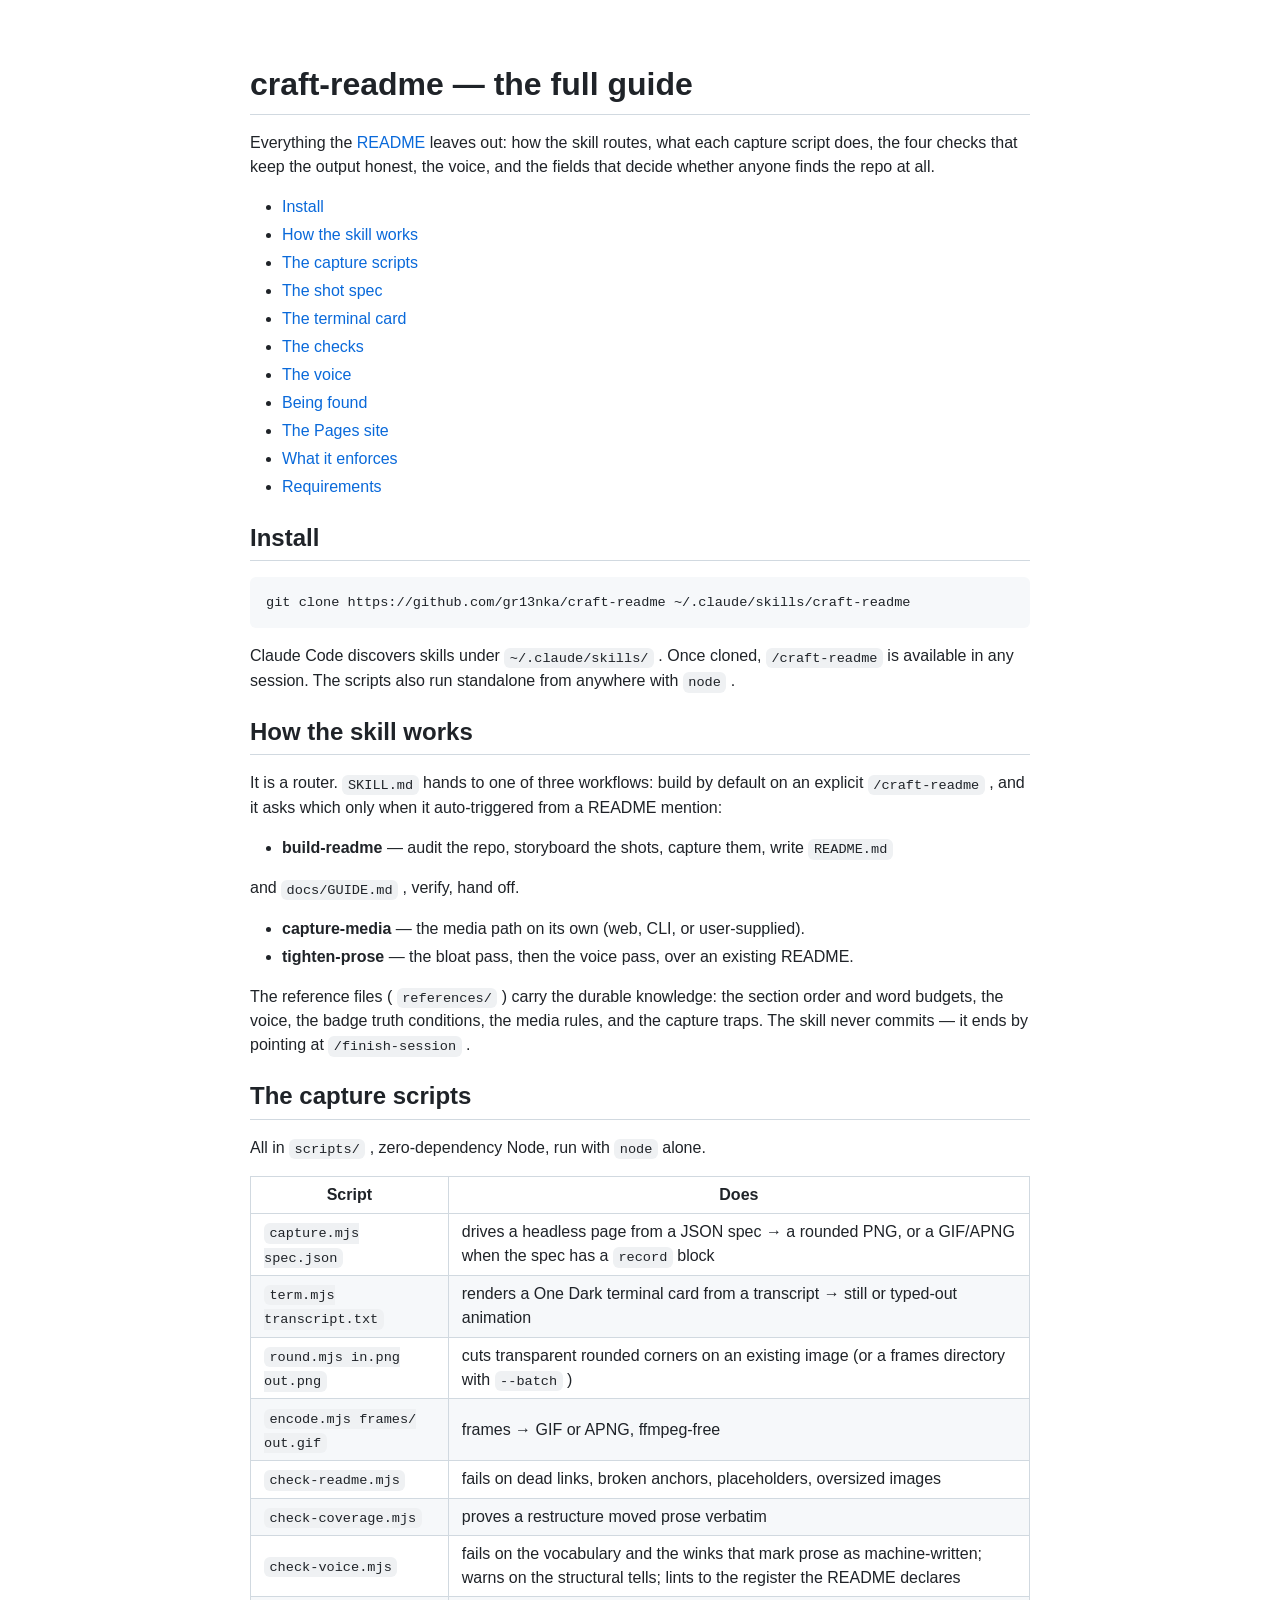
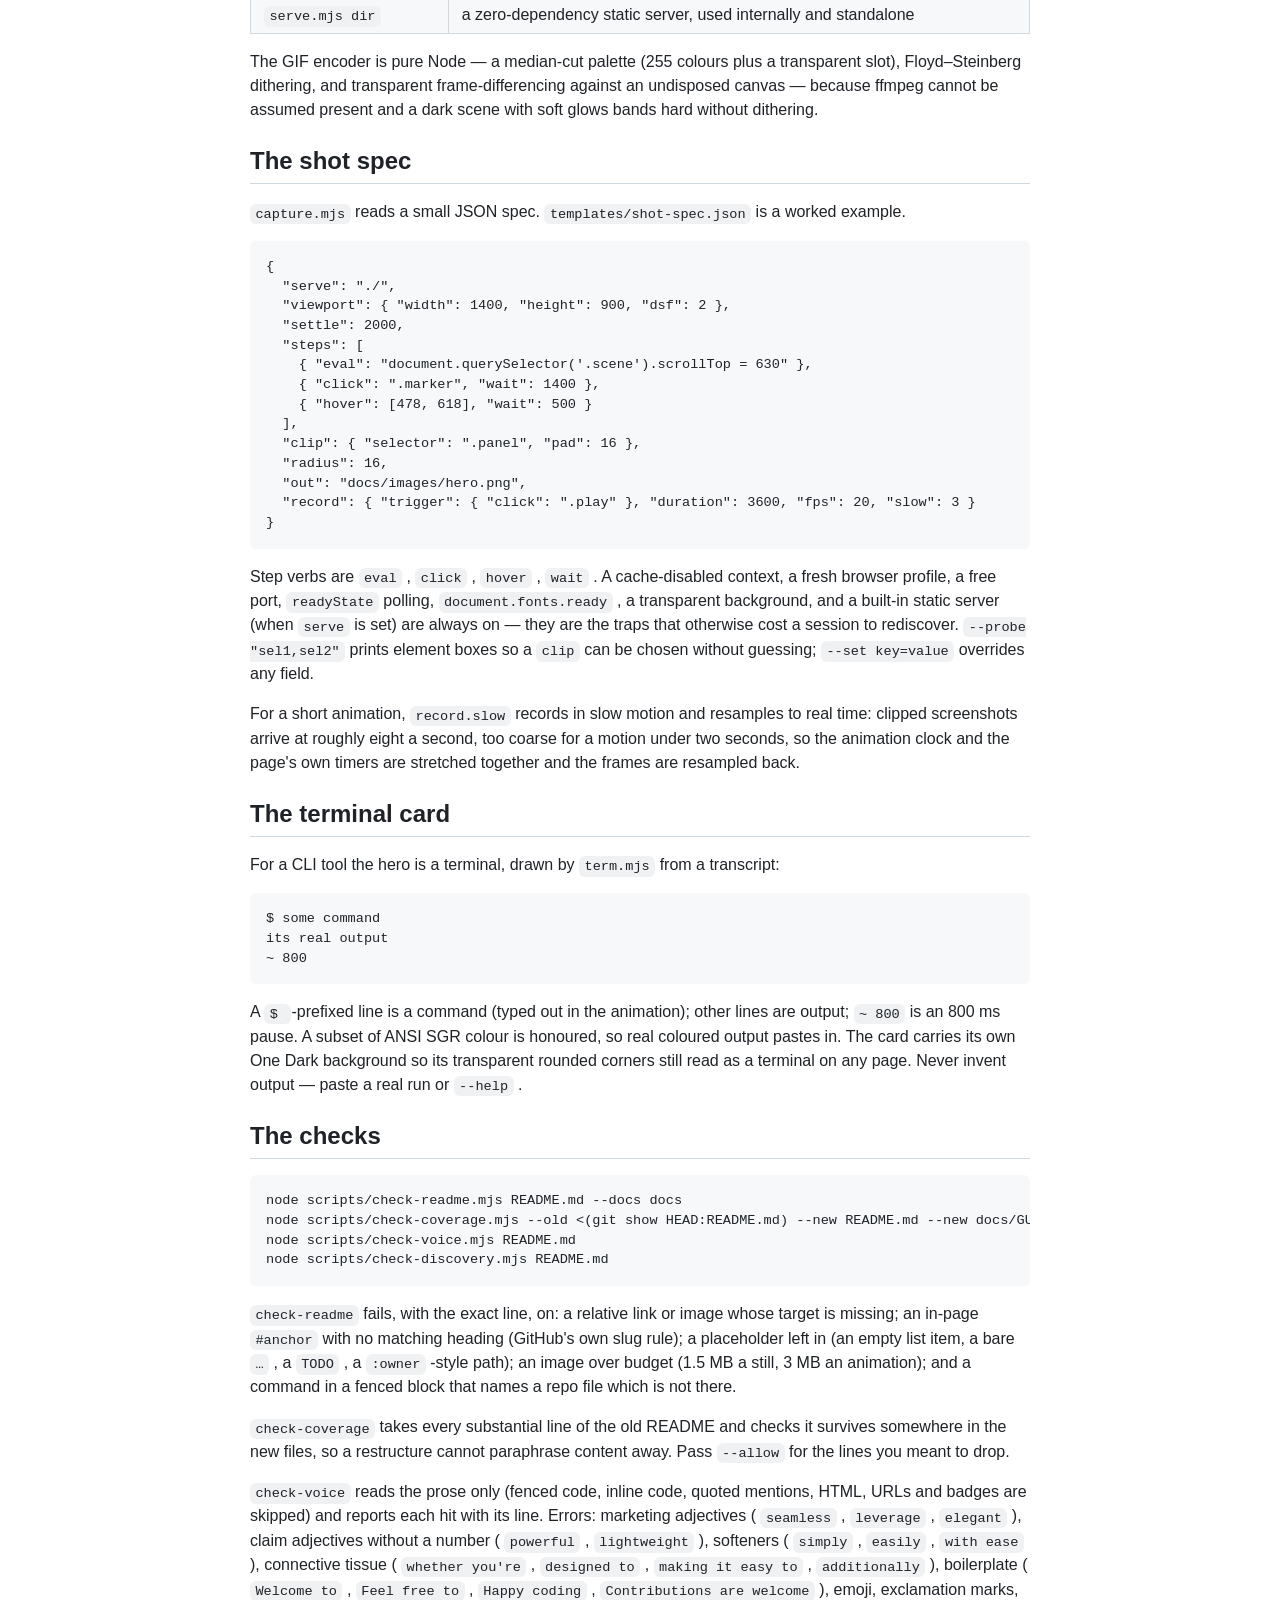
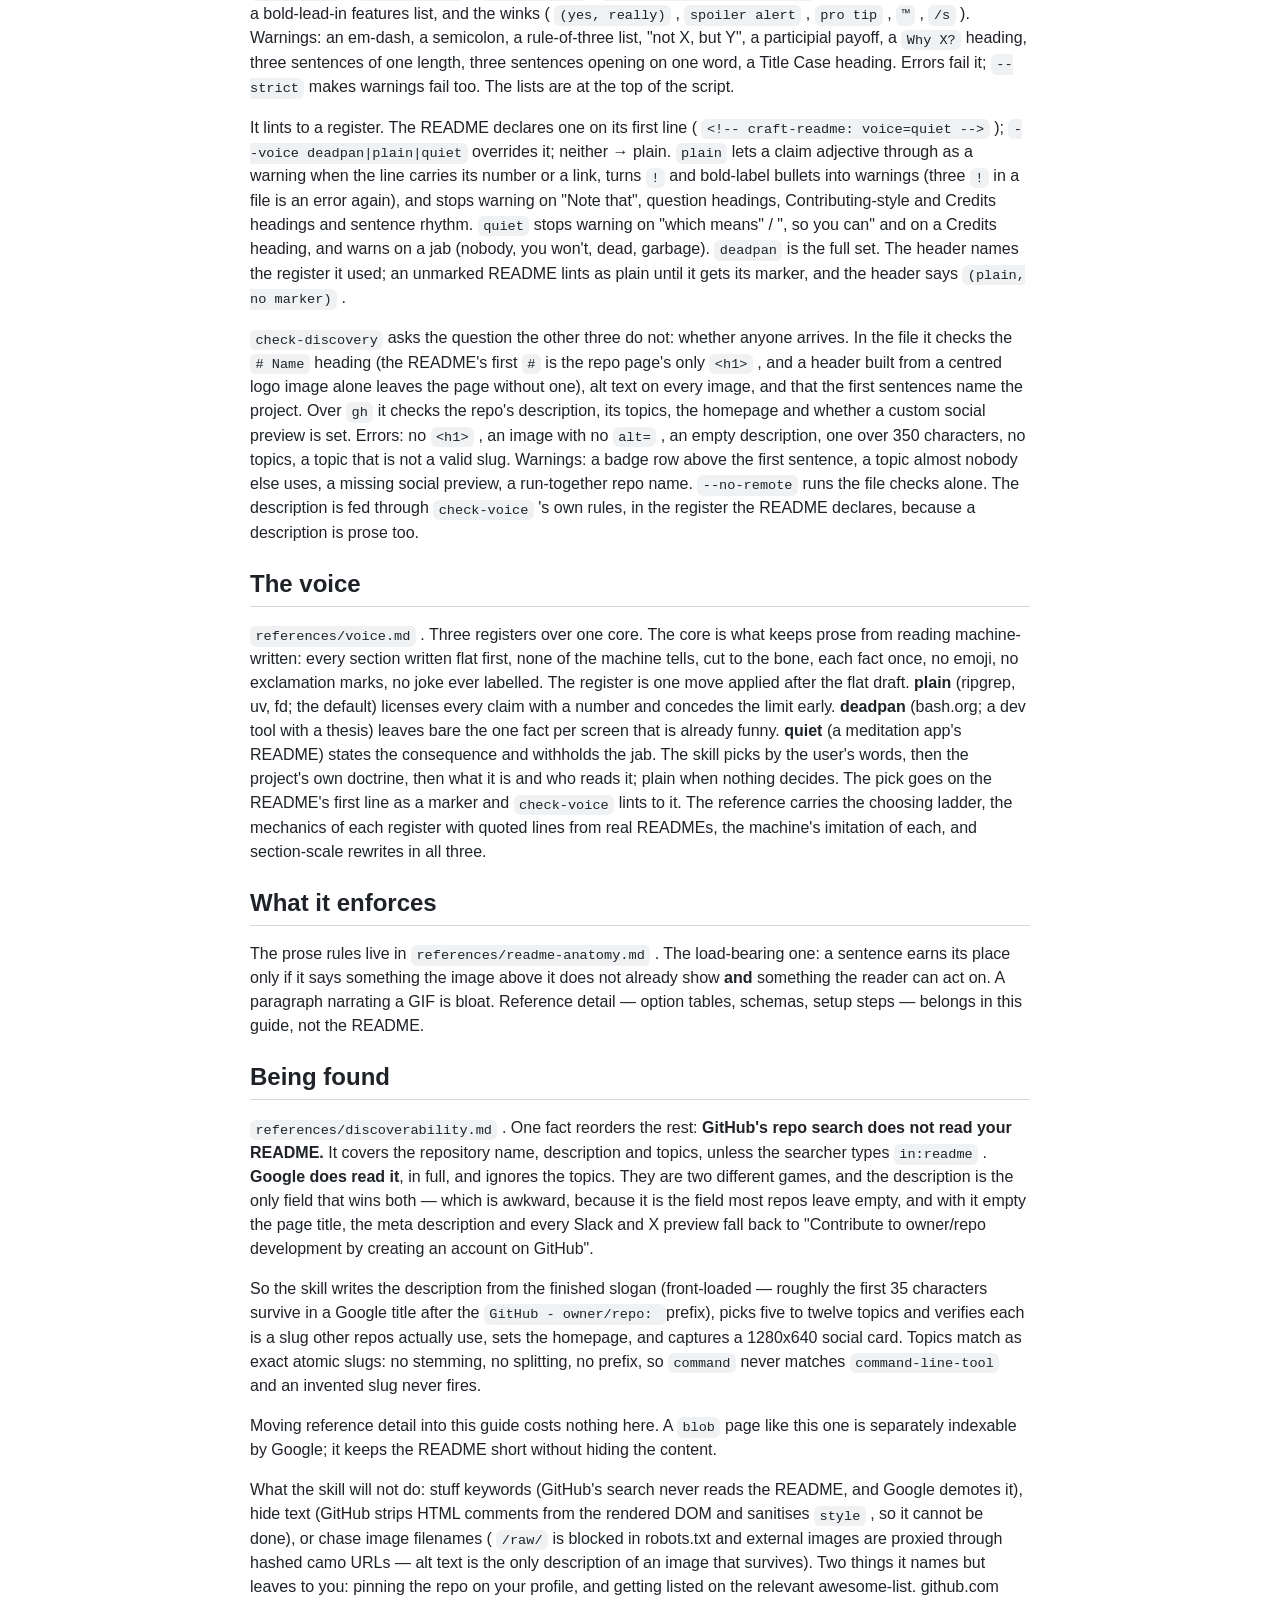
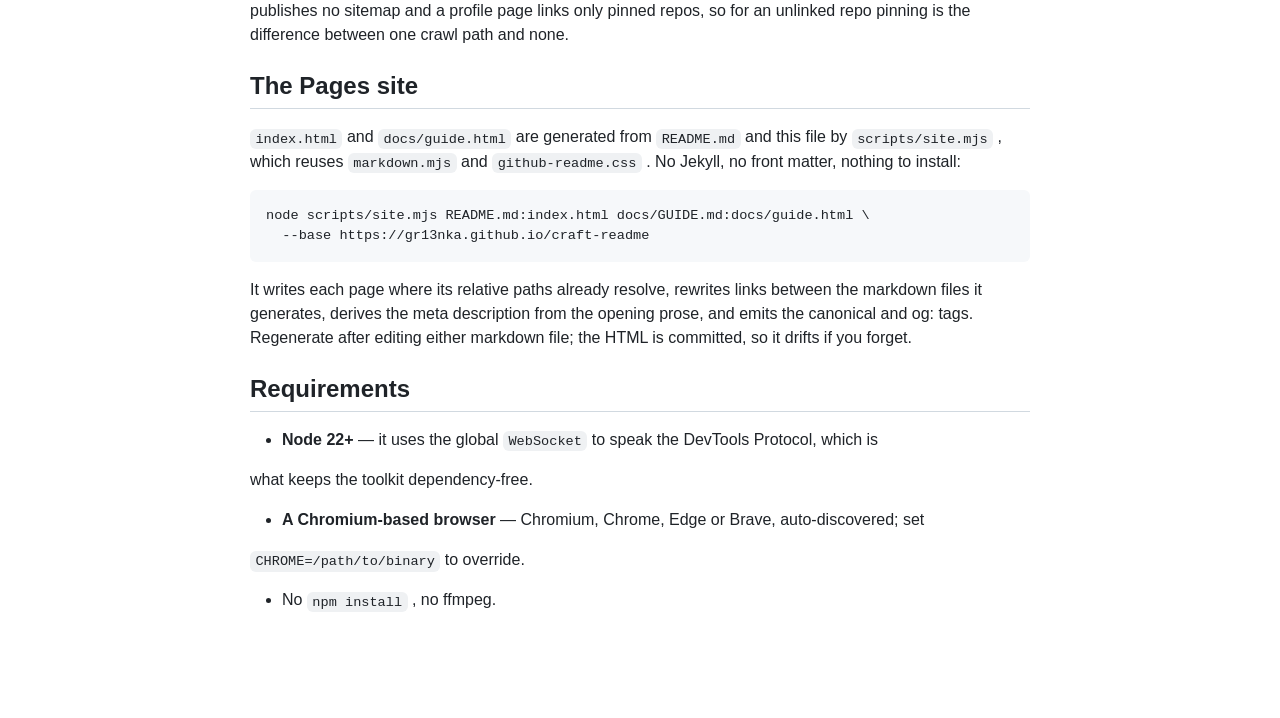
==== docs/guide.html @ 43f85c06 "Generate a Pages site from the repo's own renderer A docs page tends to outrank the repo page it doc" ====
<!doctype html>
<html lang="en">
<meta charset="utf-8">
<meta name="viewport" content="width=device-width, initial-scale=1">
<title>craft-readme — the full guide</title>
<meta name="description" content="craft-readme — the full guide Everything the README leaves out: how the skill routes, what each capture script does, the four checks that keep the output honest, the voice, and the fields that decide whether anyone finds the repo at all.">
<link rel="canonical" href="https://gr13nka.github.io/craft-readme/docs/guide.html">
<meta property="og:type" content="website">
<meta property="og:title" content="craft-readme — the full guide">
<meta property="og:description" content="craft-readme — the full guide Everything the README leaves out: how the skill routes, what each capture script does, the four checks that keep the output honest, the voice, and the fields that decide whether anyone finds the repo at all.">
<meta property="og:url" content="https://gr13nka.github.io/craft-readme/docs/guide.html">
<meta property="og:image" content="https://gr13nka.github.io/craft-readme/docs/images/og.png">
<meta name="twitter:card" content="summary_large_image">
<meta name="twitter:image" content="https://gr13nka.github.io/craft-readme/docs/images/og.png">
<style>
  html { background: #fff; color-scheme: light; }
  body { margin: 0; padding: 32px 20px 96px; }
  .markdown-body { max-width: 860px; margin: 0 auto; }
  .markdown-body img { max-width: 100%; height: auto; }
  @media (max-width: 600px) { body { padding: 20px 14px 64px; } }
/* A faithful-enough GitHub .markdown-body (light), so a rendered README reads
   as the real thing in a screenshot. Values track GitHub's primer-markdown. */
.markdown-body {
  box-sizing: border-box;
  background: #ffffff;
  color: #1f2328;
  font-family: -apple-system, BlinkMacSystemFont, "Segoe UI", "Noto Sans", Helvetica, Arial, sans-serif;
  font-size: 16px;
  line-height: 1.5;
  word-wrap: break-word;
  padding: 32px 40px;
}
.markdown-body > *:first-child { margin-top: 0 !important; }
.markdown-body > *:last-child { margin-bottom: 0 !important; }
.markdown-body h1, .markdown-body h2, .markdown-body h3,
.markdown-body h4, .markdown-body h5, .markdown-body h6 {
  margin: 24px 0 16px; font-weight: 600; line-height: 1.25;
}
.markdown-body h1 { font-size: 2em; padding-bottom: .3em; border-bottom: 1px solid #d1d9e0; }
.markdown-body h2 { font-size: 1.5em; padding-bottom: .3em; border-bottom: 1px solid #d1d9e0; }
.markdown-body h3 { font-size: 1.25em; }
.markdown-body h4 { font-size: 1em; }
.markdown-body p, .markdown-body blockquote, .markdown-body ul,
.markdown-body ol, .markdown-body table, .markdown-body pre { margin: 0 0 16px; }
.markdown-body a { color: #0969da; text-decoration: none; }
.markdown-body a:hover { text-decoration: underline; }
.markdown-body strong { font-weight: 600; }
.markdown-body img { max-width: 100%; box-sizing: content-box; vertical-align: middle; }
.markdown-body code {
  font-family: ui-monospace, SFMono-Regular, "SF Mono", Menlo, Consolas, monospace;
  font-size: 85%; padding: .2em .4em; margin: 0;
  background: #eff1f3; border-radius: 6px;
}
.markdown-body pre {
  font-family: ui-monospace, SFMono-Regular, "SF Mono", Menlo, Consolas, monospace;
  font-size: 85%; line-height: 1.45;
  padding: 16px; overflow: auto; background: #f6f8fa; border-radius: 6px;
}
.markdown-body pre code { padding: 0; background: transparent; font-size: 100%; }
.markdown-body blockquote {
  padding: 0 1em; color: #59636e; border-left: .25em solid #d1d9e0;
}
.markdown-body ul, .markdown-body ol { padding-left: 2em; }
.markdown-body li { margin: .25em 0; }
.markdown-body li > ul, .markdown-body li > ol { margin: .25em 0; }
.markdown-body table { border-collapse: collapse; display: block; width: max-content; max-width: 100%; overflow: auto; }
.markdown-body th, .markdown-body td { padding: 6px 13px; border: 1px solid #d1d9e0; }
.markdown-body tr:nth-child(2n) { background: #f6f8fa; }
.markdown-body hr { height: .25em; margin: 24px 0; background: #d1d9e0; border: 0; }
.markdown-body div[align="center"] { text-align: center; }
.markdown-body div[align="center"] h1 { border-bottom: 0; }

</style>
<article class="markdown-body"><h1>craft-readme — the full guide</h1>
<p>Everything the <a href="../index.html">README</a> leaves out: how the skill routes, what each capture script does, the four checks that keep the output honest, the voice, and the fields that decide whether anyone finds the repo at all.</p>
<ul><li><a href="#install">Install</a></li><li><a href="#how-the-skill-works">How the skill works</a></li><li><a href="#the-capture-scripts">The capture scripts</a></li><li><a href="#the-shot-spec">The shot spec</a></li><li><a href="#the-terminal-card">The terminal card</a></li><li><a href="#the-checks">The checks</a></li><li><a href="#the-voice">The voice</a></li><li><a href="#being-found">Being found</a></li><li><a href="#the-pages-site">The Pages site</a></li><li><a href="#what-it-enforces">What it enforces</a></li><li><a href="#requirements">Requirements</a></li></ul>
<h2>Install</h2>
<pre><code>git clone https://github.com/gr13nka/craft-readme ~/.claude/skills/craft-readme</code></pre>
<p>Claude Code discovers skills under  <code>~/.claude/skills/</code> . Once cloned,  <code>/craft-readme</code>  is available in any session. The scripts also run standalone from anywhere with  <code>node</code> .</p>
<h2>How the skill works</h2>
<p>It is a router.  <code>SKILL.md</code>  hands to one of three workflows: build by default on an explicit  <code>/craft-readme</code> , and it asks which only when it auto-triggered from a README mention:</p>
<ul><li><strong>build-readme</strong> — audit the repo, storyboard the shots, capture them, write  <code>README.md</code> </li></ul>
<p>  and  <code>docs/GUIDE.md</code> , verify, hand off.</p>
<ul><li><strong>capture-media</strong> — the media path on its own (web, CLI, or user-supplied).</li><li><strong>tighten-prose</strong> — the bloat pass, then the voice pass, over an existing README.</li></ul>
<p>The reference files ( <code>references/</code> ) carry the durable knowledge: the section order and word budgets, the voice, the badge truth conditions, the media rules, and the capture traps. The skill never commits — it ends by pointing at  <code>/finish-session</code> .</p>
<h2>The capture scripts</h2>
<p>All in  <code>scripts/</code> , zero-dependency Node, run with  <code>node</code>  alone.</p>
<table><thead><tr><th>Script</th><th>Does</th></tr></thead><tbody><tr><td> <code>capture.mjs spec.json</code> </td><td>drives a headless page from a JSON spec → a rounded PNG, or a GIF/APNG when the spec has a  <code>record</code>  block</td></tr><tr><td> <code>term.mjs transcript.txt</code> </td><td>renders a One Dark terminal card from a transcript → still or typed-out animation</td></tr><tr><td> <code>round.mjs in.png out.png</code> </td><td>cuts transparent rounded corners on an existing image (or a frames directory with  <code>--batch</code> )</td></tr><tr><td> <code>encode.mjs frames/ out.gif</code> </td><td>frames → GIF or APNG, ffmpeg-free</td></tr><tr><td> <code>check-readme.mjs</code> </td><td>fails on dead links, broken anchors, placeholders, oversized images</td></tr><tr><td> <code>check-coverage.mjs</code> </td><td>proves a restructure moved prose verbatim</td></tr><tr><td> <code>check-voice.mjs</code> </td><td>fails on the vocabulary and the winks that mark prose as machine-written; warns on the structural tells; lints to the register the README declares</td></tr><tr><td> <code>serve.mjs dir</code> </td><td>a zero-dependency static server, used internally and standalone</td></tr></tbody></table>
<p>The GIF encoder is pure Node — a median-cut palette (255 colours plus a transparent slot), Floyd–Steinberg dithering, and transparent frame-differencing against an undisposed canvas — because ffmpeg cannot be assumed present and a dark scene with soft glows bands hard without dithering.</p>
<h2>The shot spec</h2>
<p> <code>capture.mjs</code>  reads a small JSON spec.  <code>templates/shot-spec.json</code>  is a worked example.</p>
<pre><code>{
  "serve": "./",
  "viewport": { "width": 1400, "height": 900, "dsf": 2 },
  "settle": 2000,
  "steps": [
    { "eval": "document.querySelector('.scene').scrollTop = 630" },
    { "click": ".marker", "wait": 1400 },
    { "hover": [478, 618], "wait": 500 }
  ],
  "clip": { "selector": ".panel", "pad": 16 },
  "radius": 16,
  "out": "docs/images/hero.png",
  "record": { "trigger": { "click": ".play" }, "duration": 3600, "fps": 20, "slow": 3 }
}</code></pre>
<p>Step verbs are  <code>eval</code> ,  <code>click</code> ,  <code>hover</code> ,  <code>wait</code> . A cache-disabled context, a fresh browser profile, a free port,  <code>readyState</code>  polling,  <code>document.fonts.ready</code> , a transparent background, and a built-in static server (when  <code>serve</code>  is set) are always on — they are the traps that otherwise cost a session to rediscover.  <code>--probe "sel1,sel2"</code>  prints element boxes so a  <code>clip</code>  can be chosen without guessing;  <code>--set key=value</code>  overrides any field.</p>
<p>For a short animation,  <code>record.slow</code>  records in slow motion and resamples to real time: clipped screenshots arrive at roughly eight a second, too coarse for a motion under two seconds, so the animation clock and the page's own timers are stretched together and the frames are resampled back.</p>
<h2>The terminal card</h2>
<p>For a CLI tool the hero is a terminal, drawn by  <code>term.mjs</code>  from a transcript:</p>
<pre><code>$ some command
its real output
~ 800</code></pre>
<p>A  <code>$ </code> -prefixed line is a command (typed out in the animation); other lines are output;  <code>~ 800</code>  is an 800 ms pause. A subset of ANSI SGR colour is honoured, so real coloured output pastes in. The card carries its own One Dark background so its transparent rounded corners still read as a terminal on any page. Never invent output — paste a real run or  <code>--help</code> .</p>
<h2>The checks</h2>
<pre><code>node scripts/check-readme.mjs README.md --docs docs
node scripts/check-coverage.mjs --old &lt;(git show HEAD:README.md) --new README.md --new docs/GUIDE.md
node scripts/check-voice.mjs README.md
node scripts/check-discovery.mjs README.md</code></pre>
<p> <code>check-readme</code>  fails, with the exact line, on: a relative link or image whose target is missing; an in-page  <code>#anchor</code>  with no matching heading (GitHub's own slug rule); a placeholder left in (an empty list item, a bare  <code>…</code> , a  <code>TODO</code> , a  <code>:owner</code> -style path); an image over budget (1.5 MB a still, 3 MB an animation); and a command in a fenced block that names a repo file which is not there.</p>
<p> <code>check-coverage</code>  takes every substantial line of the old README and checks it survives somewhere in the new files, so a restructure cannot paraphrase content away. Pass  <code>--allow</code>  for the lines you meant to drop.</p>
<p> <code>check-voice</code>  reads the prose only (fenced code, inline code, quoted mentions, HTML, URLs and badges are skipped) and reports each hit with its line. Errors: marketing adjectives ( <code>seamless</code> ,  <code>leverage</code> ,  <code>elegant</code> ), claim adjectives without a number ( <code>powerful</code> ,  <code>lightweight</code> ), softeners ( <code>simply</code> ,  <code>easily</code> ,  <code>with ease</code> ), connective tissue ( <code>whether you're</code> ,  <code>designed to</code> ,  <code>making it easy to</code> ,  <code>additionally</code> ), boilerplate ( <code>Welcome to</code> ,  <code>Feel free to</code> ,  <code>Happy coding</code> ,  <code>Contributions are welcome</code> ), emoji, exclamation marks, a bold-lead-in features list, and the winks ( <code>(yes, really)</code> ,  <code>spoiler alert</code> ,  <code>pro tip</code> ,  <code>™</code> ,  <code>/s</code> ). Warnings: an em-dash, a semicolon, a rule-of-three list, "not X, but Y", a participial payoff, a  <code>Why X?</code>  heading, three sentences of one length, three sentences opening on one word, a Title Case heading. Errors fail it;  <code>--strict</code>  makes warnings fail too. The lists are at the top of the script.</p>
<p>It lints to a register. The README declares one on its first line ( <code>&lt;!-- craft-readme: voice=quiet --&gt;</code> );  <code>--voice deadpan|plain|quiet</code>  overrides it; neither → plain.  <code>plain</code>  lets a claim adjective through as a warning when the line carries its number or a link, turns  <code>!</code>  and bold-label bullets into warnings (three  <code>!</code>  in a file is an error again), and stops warning on "Note that", question headings, Contributing-style and Credits headings and sentence rhythm.  <code>quiet</code>  stops warning on "which means" / ", so you can" and on a Credits heading, and warns on a jab (nobody, you won't, dead, garbage).  <code>deadpan</code>  is the full set. The header names the register it used; an unmarked README lints as plain until it gets its marker, and the header says  <code>(plain, no marker)</code> .</p>
<p> <code>check-discovery</code>  asks the question the other three do not: whether anyone arrives. In the file it checks the  <code># Name</code>  heading (the README's first  <code>#</code>  is the repo page's only  <code>&lt;h1&gt;</code> , and a header built from a centred logo image alone leaves the page without one), alt text on every image, and that the first sentences name the project. Over  <code>gh</code>  it checks the repo's description, its topics, the homepage and whether a custom social preview is set. Errors: no  <code>&lt;h1&gt;</code> , an image with no  <code>alt=</code> , an empty description, one over 350 characters, no topics, a topic that is not a valid slug. Warnings: a badge row above the first sentence, a topic almost nobody else uses, a missing social preview, a run-together repo name.  <code>--no-remote</code>  runs the file checks alone. The description is fed through  <code>check-voice</code> 's own rules, in the register the README declares, because a description is prose too.</p>
<h2>The voice</h2>
<p> <code>references/voice.md</code> . Three registers over one core. The core is what keeps prose from reading machine-written: every section written flat first, none of the machine tells, cut to the bone, each fact once, no emoji, no exclamation marks, no joke ever labelled. The register is one move applied after the flat draft. <strong>plain</strong> (ripgrep, uv, fd; the default) licenses every claim with a number and concedes the limit early. <strong>deadpan</strong> (bash.org; a dev tool with a thesis) leaves bare the one fact per screen that is already funny. <strong>quiet</strong> (a meditation app's README) states the consequence and withholds the jab. The skill picks by the user's words, then the project's own doctrine, then what it is and who reads it; plain when nothing decides. The pick goes on the README's first line as a marker and  <code>check-voice</code>  lints to it. The reference carries the choosing ladder, the mechanics of each register with quoted lines from real READMEs, the machine's imitation of each, and section-scale rewrites in all three.</p>
<h2>What it enforces</h2>
<p>The prose rules live in  <code>references/readme-anatomy.md</code> . The load-bearing one: a sentence earns its place only if it says something the image above it does not already show <strong>and</strong> something the reader can act on. A paragraph narrating a GIF is bloat. Reference detail — option tables, schemas, setup steps — belongs in this guide, not the README.</p>
<h2>Being found</h2>
<p> <code>references/discoverability.md</code> . One fact reorders the rest: <strong>GitHub's repo search does not read your README.</strong> It covers the repository name, description and topics, unless the searcher types  <code>in:readme</code> . <strong>Google does read it</strong>, in full, and ignores the topics. They are two different games, and the description is the only field that wins both — which is awkward, because it is the field most repos leave empty, and with it empty the page title, the meta description and every Slack and X preview fall back to "Contribute to owner/repo development by creating an account on GitHub".</p>
<p>So the skill writes the description from the finished slogan (front-loaded — roughly the first 35 characters survive in a Google title after the  <code>GitHub - owner/repo: </code>  prefix), picks five to twelve topics and verifies each is a slug other repos actually use, sets the homepage, and captures a 1280x640 social card. Topics match as exact atomic slugs: no stemming, no splitting, no prefix, so  <code>command</code>  never matches  <code>command-line-tool</code>  and an invented slug never fires.</p>
<p>Moving reference detail into this guide costs nothing here. A  <code>blob</code>  page like this one is separately indexable by Google; it keeps the README short without hiding the content.</p>
<p>What the skill will not do: stuff keywords (GitHub's search never reads the README, and Google demotes it), hide text (GitHub strips HTML comments from the rendered DOM and sanitises  <code>style</code> , so it cannot be done), or chase image filenames ( <code>/raw/</code>  is blocked in robots.txt and external images are proxied through hashed camo URLs — alt text is the only description of an image that survives). Two things it names but leaves to you: pinning the repo on your profile, and getting listed on the relevant awesome-list. github.com publishes no sitemap and a profile page links only pinned repos, so for an unlinked repo pinning is the difference between one crawl path and none.</p>
<h2>The Pages site</h2>
<p> <code>index.html</code>  and  <code>docs/guide.html</code>  are generated from  <code>README.md</code>  and this file by  <code>scripts/site.mjs</code> , which reuses  <code>markdown.mjs</code>  and  <code>github-readme.css</code> . No Jekyll, no front matter, nothing to install:</p>
<pre><code>node scripts/site.mjs README.md:index.html docs/GUIDE.md:docs/guide.html \
  --base https://gr13nka.github.io/craft-readme</code></pre>
<p>It writes each page where its relative paths already resolve, rewrites links between the markdown files it generates, derives the meta description from the opening prose, and emits the canonical and og: tags. Regenerate after editing either markdown file; the HTML is committed, so it drifts if you forget.</p>
<h2>Requirements</h2>
<ul><li><strong>Node 22+</strong> — it uses the global  <code>WebSocket</code>  to speak the DevTools Protocol, which is</li></ul>
<p>  what keeps the toolkit dependency-free.</p>
<ul><li><strong>A Chromium-based browser</strong> — Chromium, Chrome, Edge or Brave, auto-discovered; set</li></ul>
<p>   <code>CHROME=/path/to/binary</code>  to override.</p>
<ul><li>No  <code>npm install</code> , no ffmpeg.</li></ul></article>
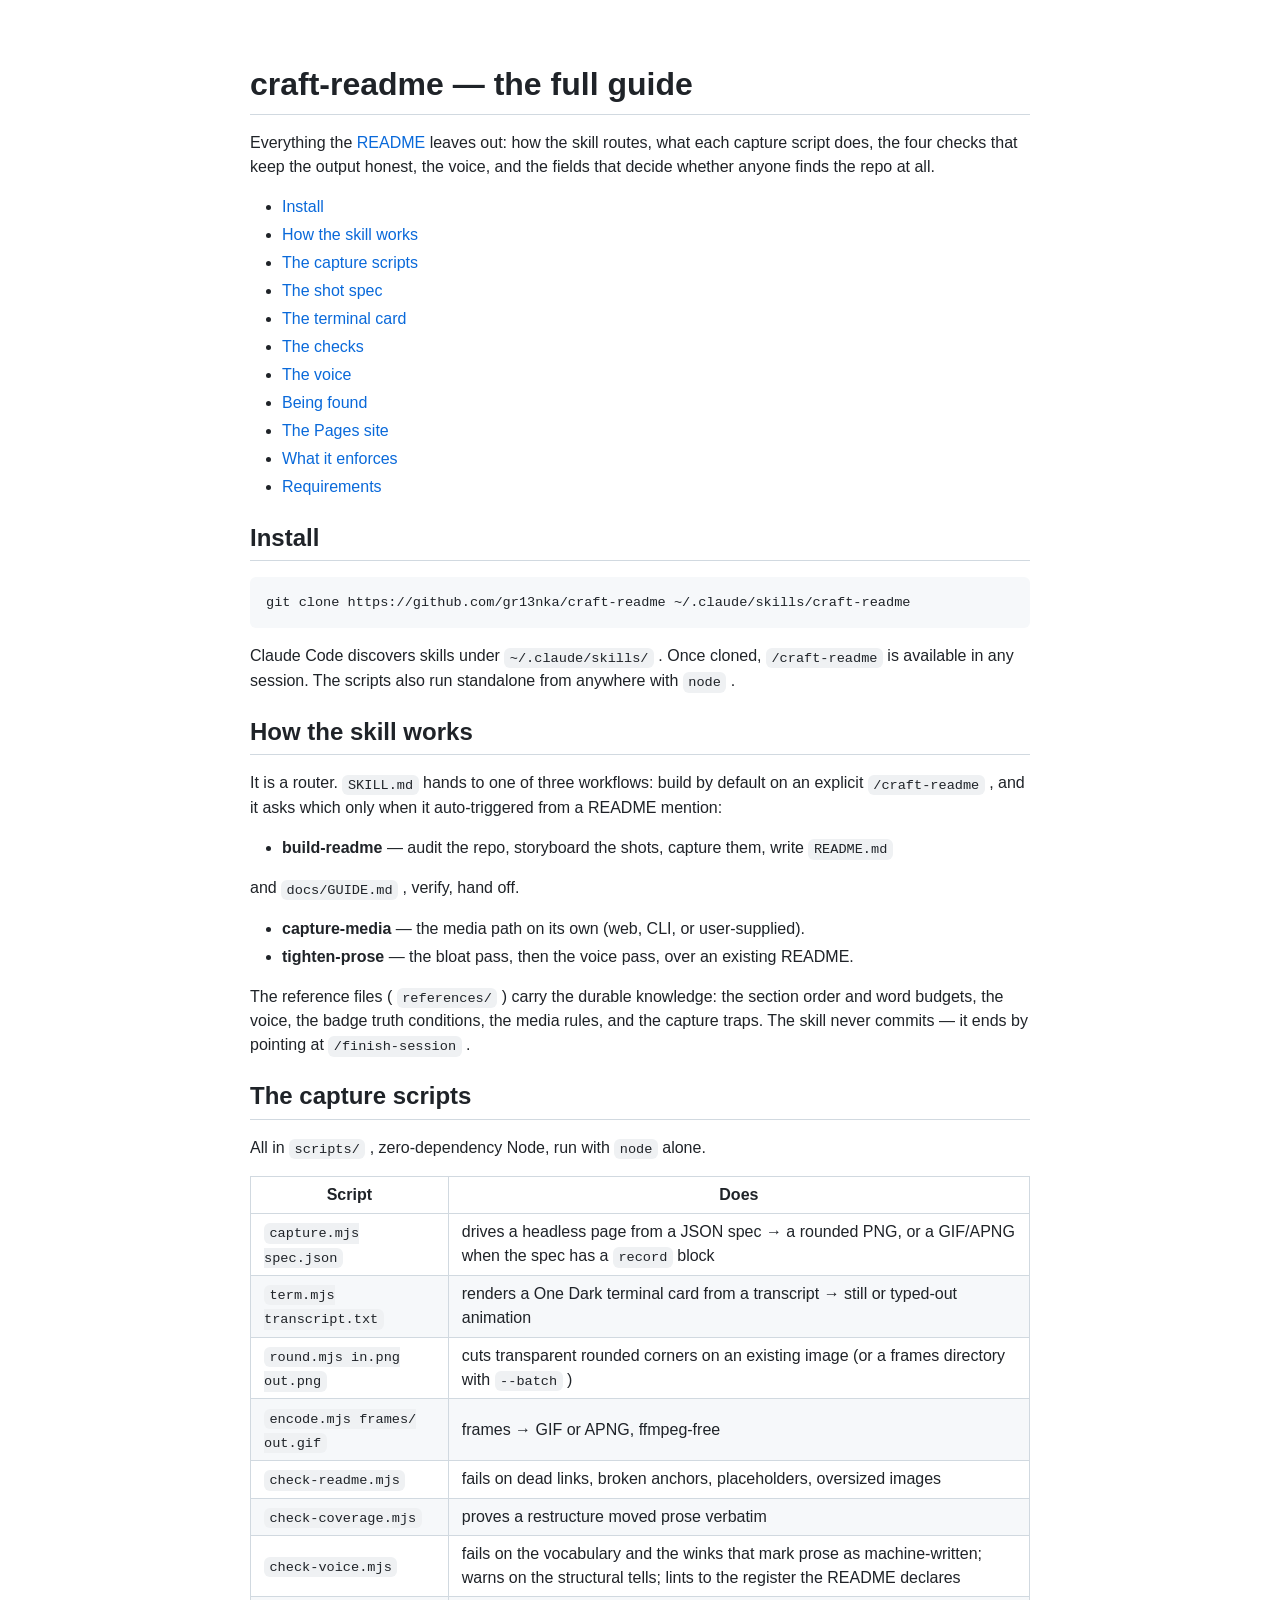
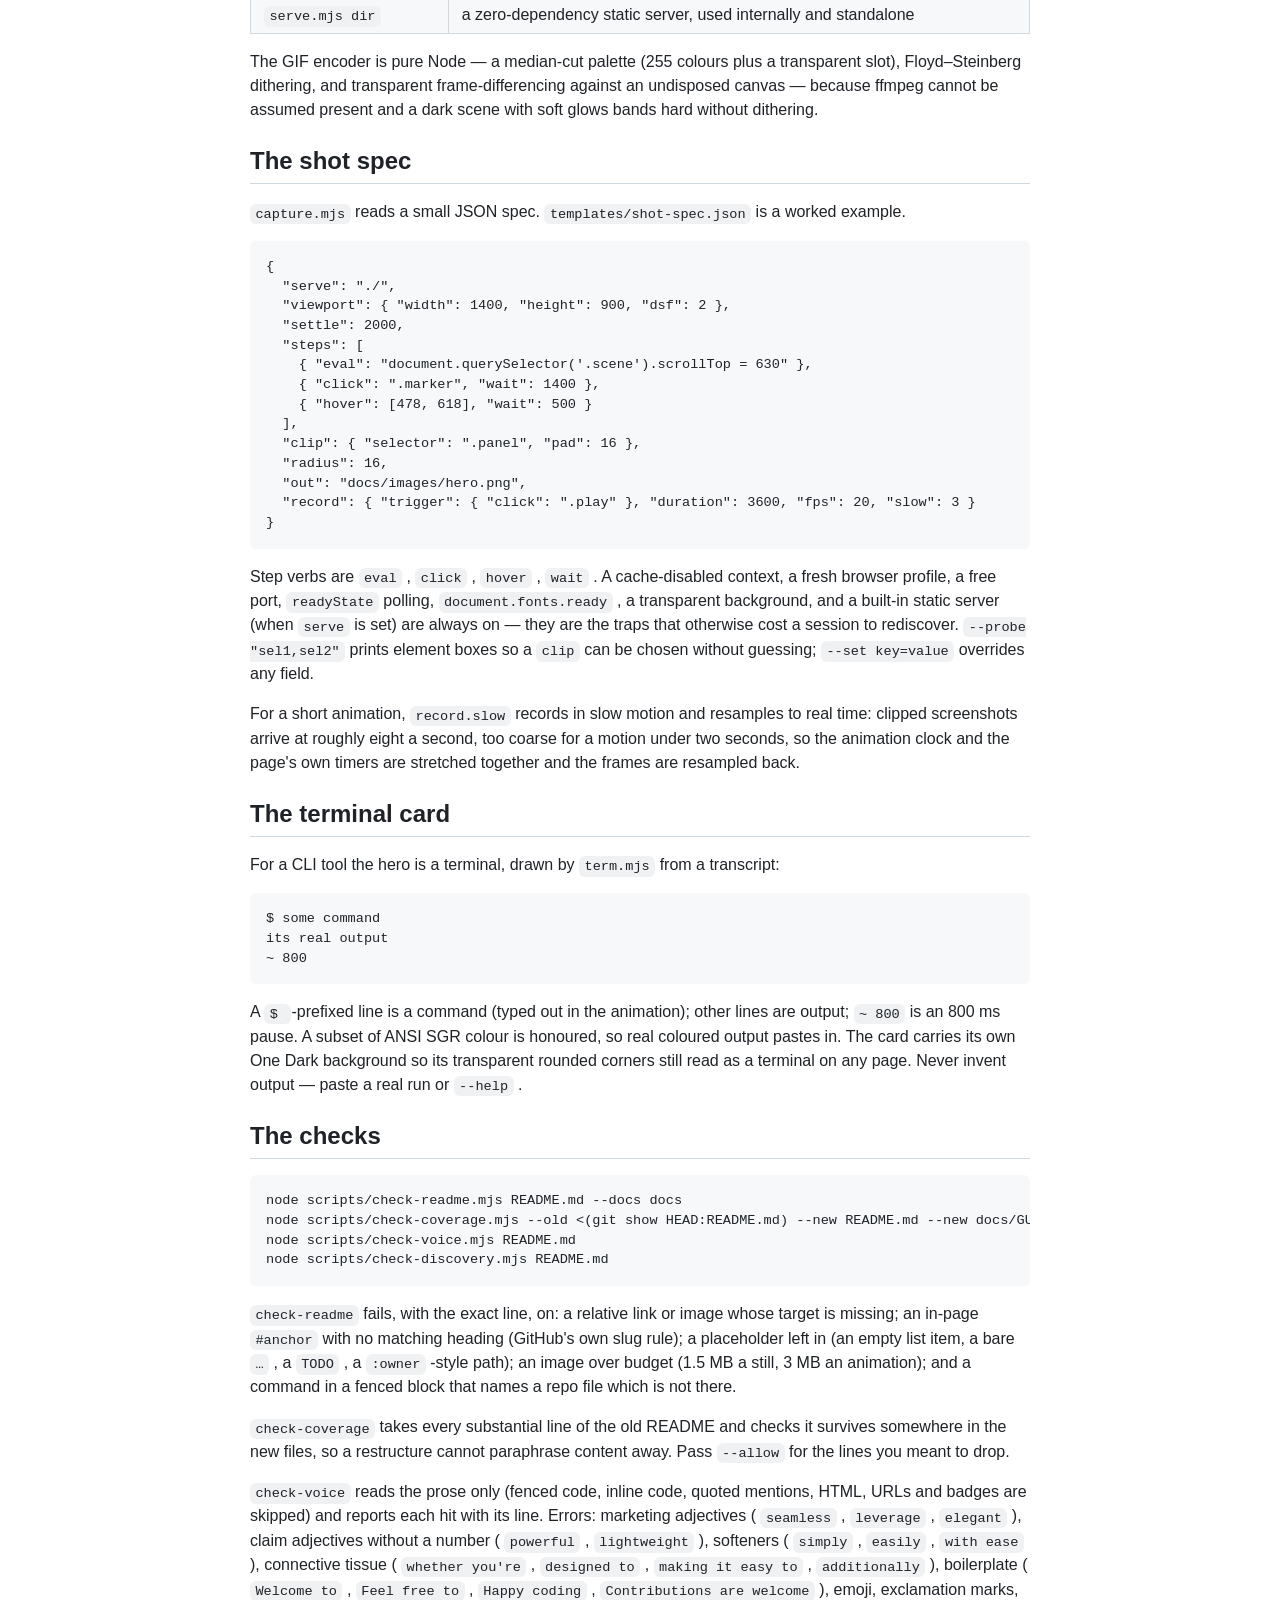
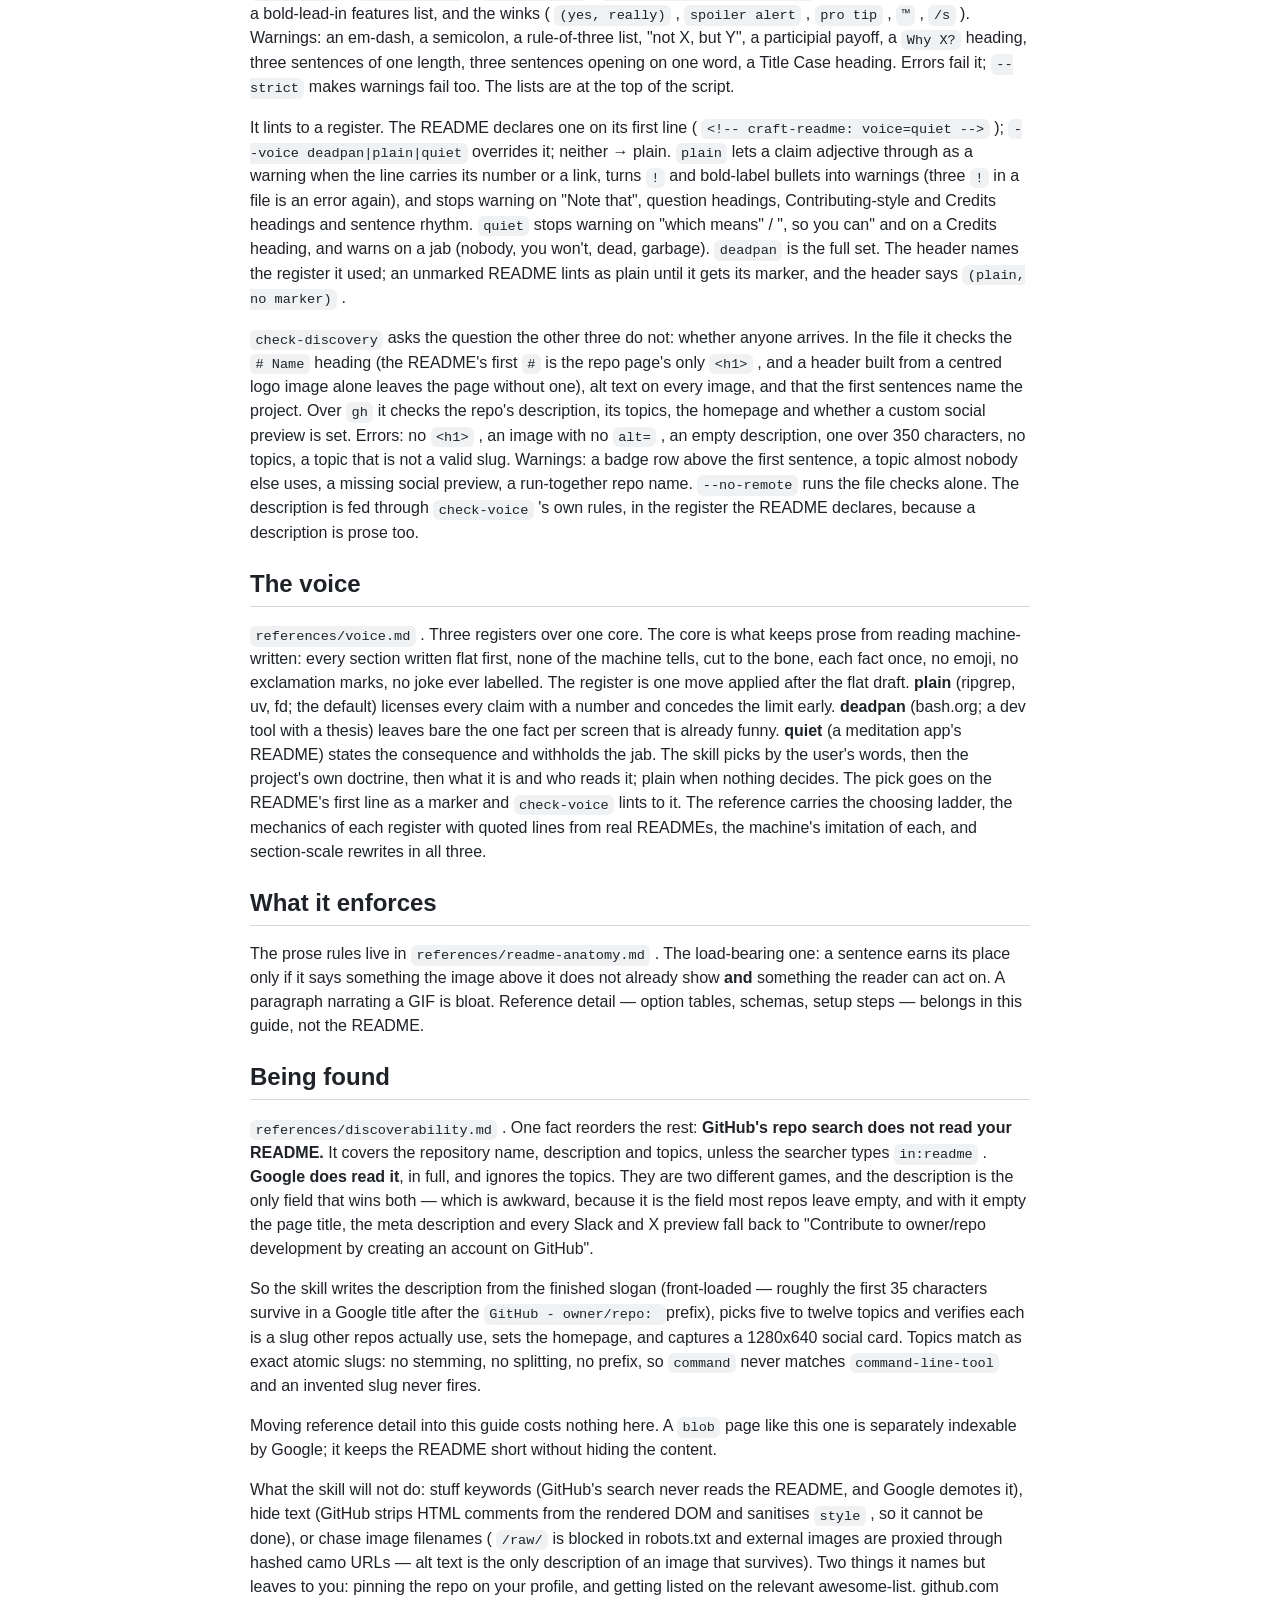
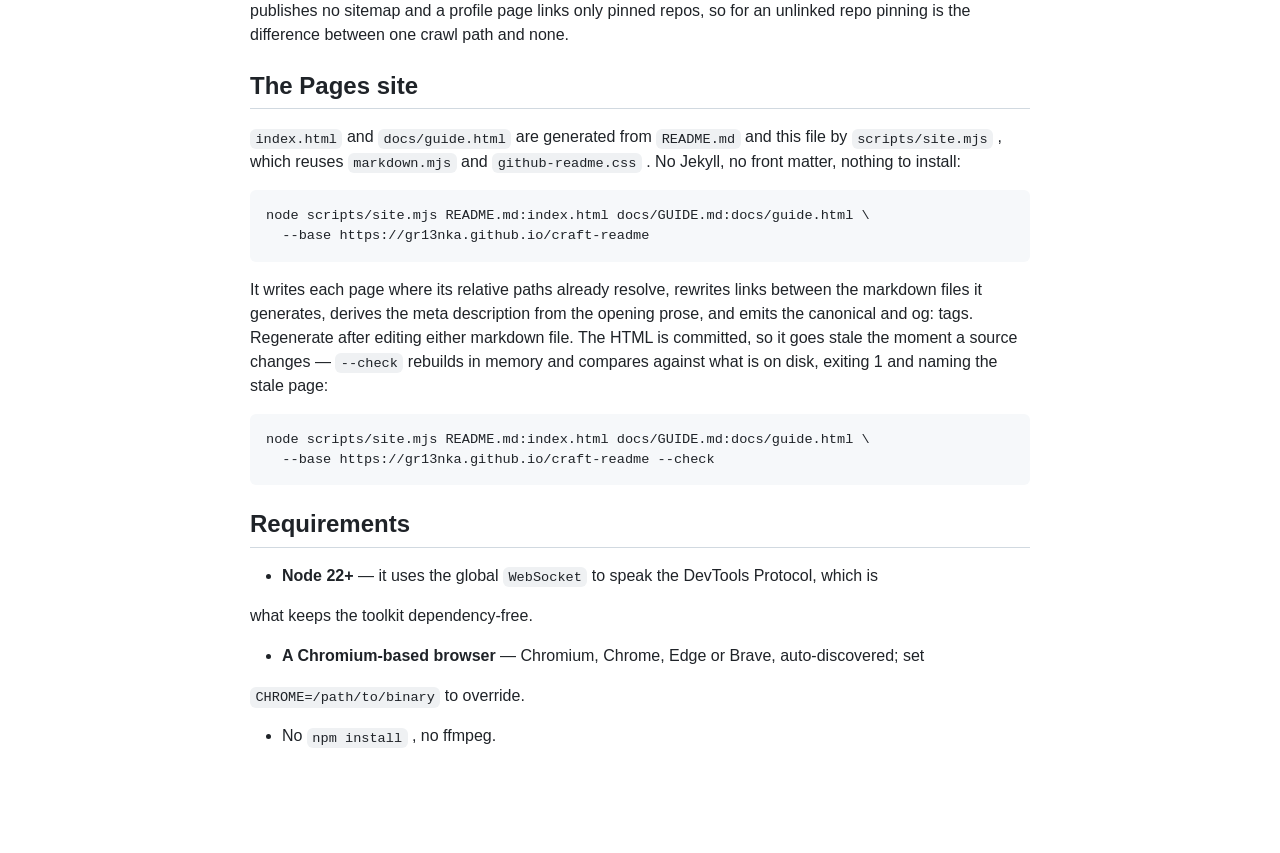
==== commit 85b34301: "Gate the Pages site against drift index.html and docs/guide.html are artifacts of the markdown and a" ====
--- a/docs/guide.html
+++ b/docs/guide.html
@@ -134,7 +134,9 @@
 <p> <code>index.html</code>  and  <code>docs/guide.html</code>  are generated from  <code>README.md</code>  and this file by  <code>scripts/site.mjs</code> , which reuses  <code>markdown.mjs</code>  and  <code>github-readme.css</code> . No Jekyll, no front matter, nothing to install:</p>
 <pre><code>node scripts/site.mjs README.md:index.html docs/GUIDE.md:docs/guide.html \
   --base https://gr13nka.github.io/craft-readme</code></pre>
-<p>It writes each page where its relative paths already resolve, rewrites links between the markdown files it generates, derives the meta description from the opening prose, and emits the canonical and og: tags. Regenerate after editing either markdown file; the HTML is committed, so it drifts if you forget.</p>
+<p>It writes each page where its relative paths already resolve, rewrites links between the markdown files it generates, derives the meta description from the opening prose, and emits the canonical and og: tags. Regenerate after editing either markdown file. The HTML is committed, so it goes stale the moment a source changes —  <code>--check</code>  rebuilds in memory and compares against what is on disk, exiting 1 and naming the stale page:</p>
+<pre><code>node scripts/site.mjs README.md:index.html docs/GUIDE.md:docs/guide.html \
+  --base https://gr13nka.github.io/craft-readme --check</code></pre>
 <h2>Requirements</h2>
 <ul><li><strong>Node 22+</strong> — it uses the global  <code>WebSocket</code>  to speak the DevTools Protocol, which is</li></ul>
 <p>  what keeps the toolkit dependency-free.</p>
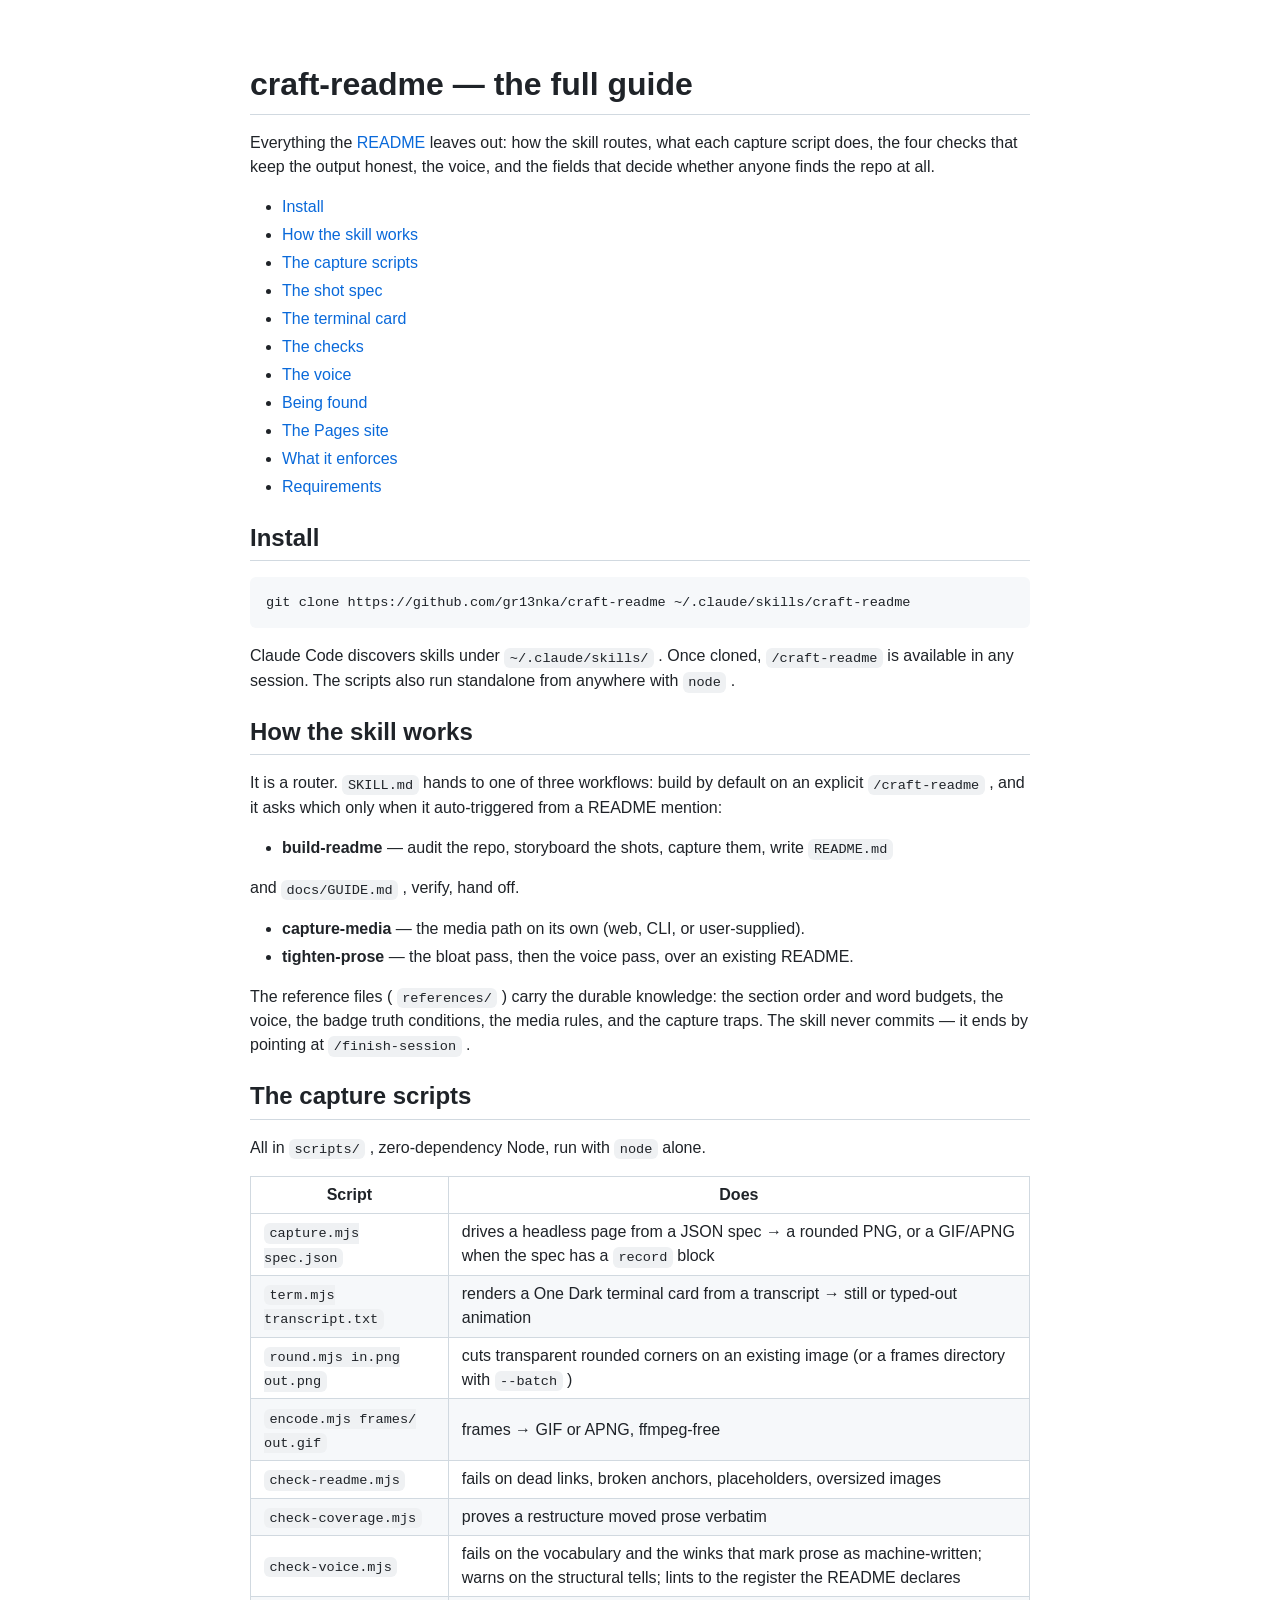
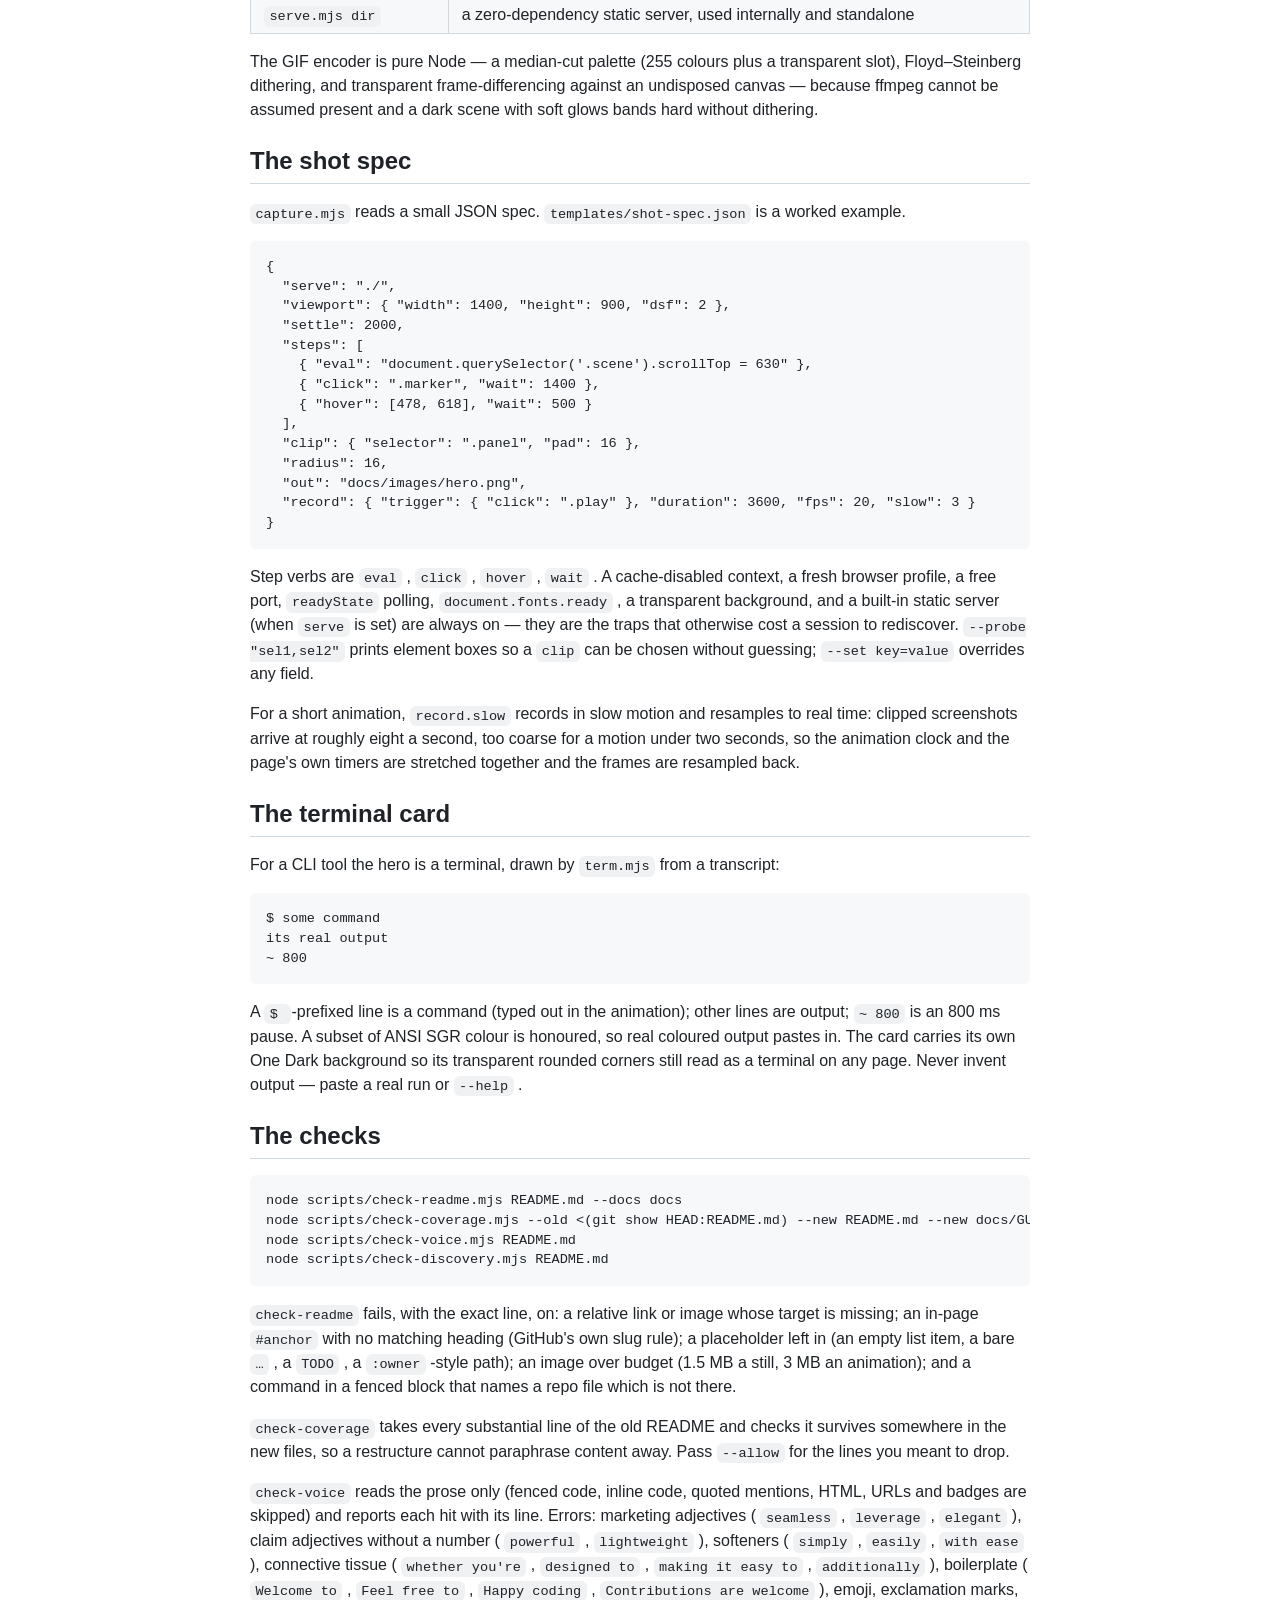
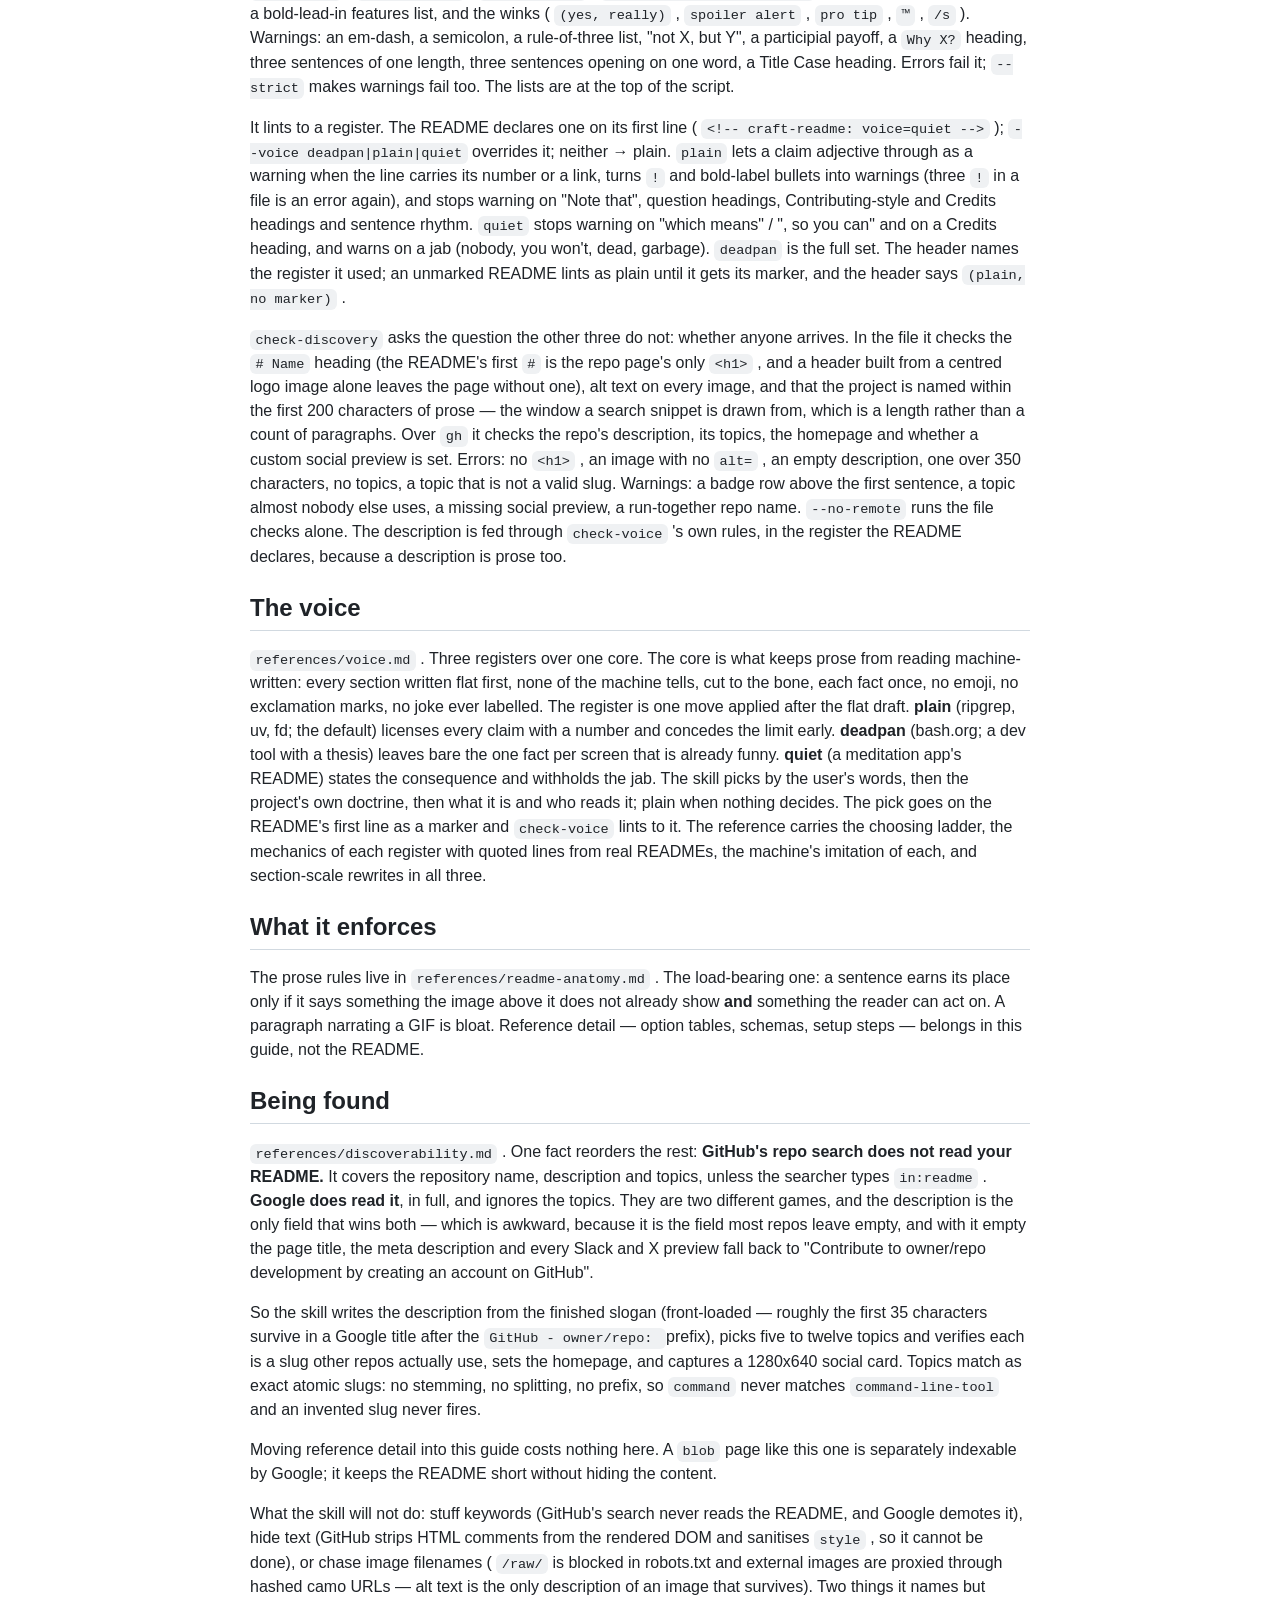
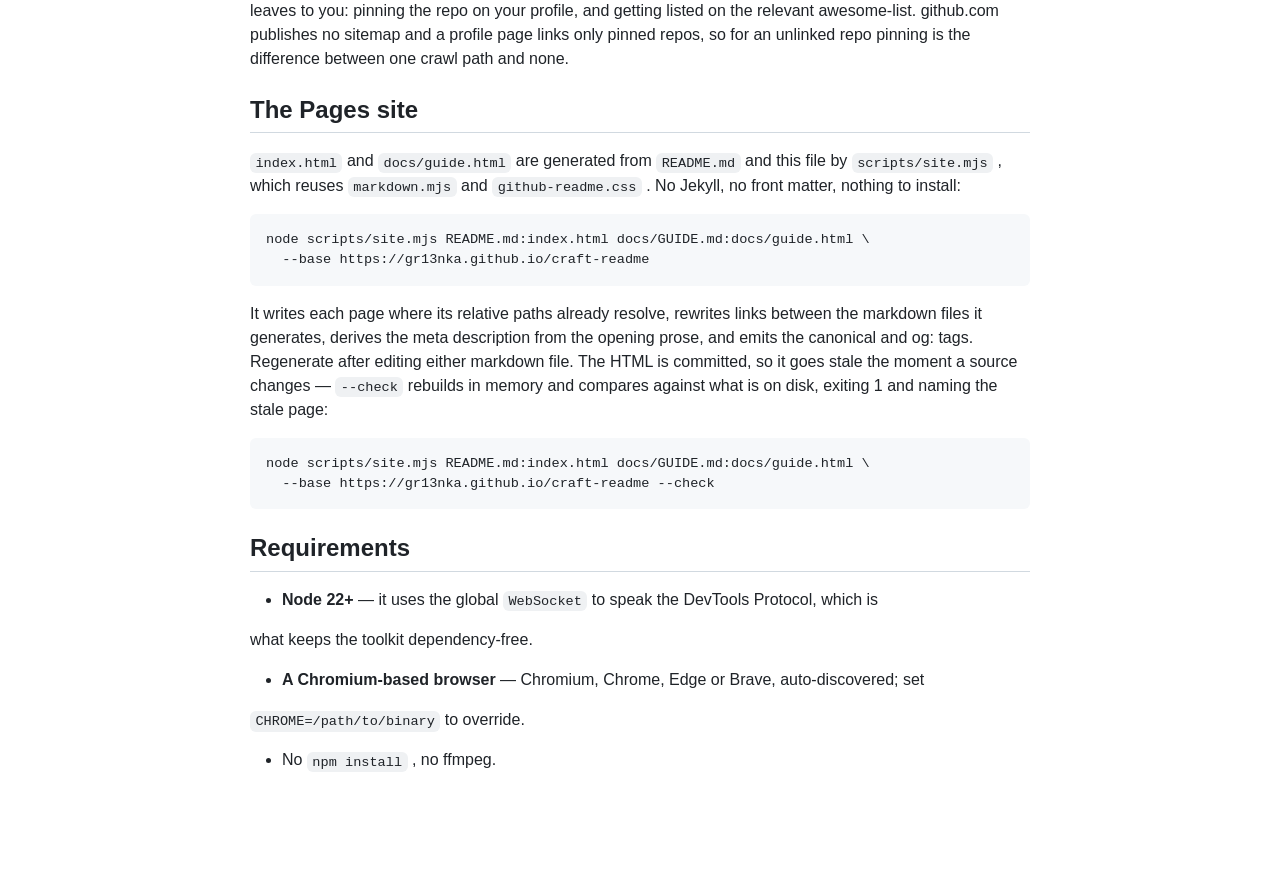
==== commit c2c3a0b9: "Test the snippet window, not a count of paragraphs The unnamed check asked whether the project was n" ====
--- a/docs/guide.html
+++ b/docs/guide.html
@@ -120,7 +120,7 @@
 <p> <code>check-coverage</code>  takes every substantial line of the old README and checks it survives somewhere in the new files, so a restructure cannot paraphrase content away. Pass  <code>--allow</code>  for the lines you meant to drop.</p>
 <p> <code>check-voice</code>  reads the prose only (fenced code, inline code, quoted mentions, HTML, URLs and badges are skipped) and reports each hit with its line. Errors: marketing adjectives ( <code>seamless</code> ,  <code>leverage</code> ,  <code>elegant</code> ), claim adjectives without a number ( <code>powerful</code> ,  <code>lightweight</code> ), softeners ( <code>simply</code> ,  <code>easily</code> ,  <code>with ease</code> ), connective tissue ( <code>whether you're</code> ,  <code>designed to</code> ,  <code>making it easy to</code> ,  <code>additionally</code> ), boilerplate ( <code>Welcome to</code> ,  <code>Feel free to</code> ,  <code>Happy coding</code> ,  <code>Contributions are welcome</code> ), emoji, exclamation marks, a bold-lead-in features list, and the winks ( <code>(yes, really)</code> ,  <code>spoiler alert</code> ,  <code>pro tip</code> ,  <code>™</code> ,  <code>/s</code> ). Warnings: an em-dash, a semicolon, a rule-of-three list, "not X, but Y", a participial payoff, a  <code>Why X?</code>  heading, three sentences of one length, three sentences opening on one word, a Title Case heading. Errors fail it;  <code>--strict</code>  makes warnings fail too. The lists are at the top of the script.</p>
 <p>It lints to a register. The README declares one on its first line ( <code>&lt;!-- craft-readme: voice=quiet --&gt;</code> );  <code>--voice deadpan|plain|quiet</code>  overrides it; neither → plain.  <code>plain</code>  lets a claim adjective through as a warning when the line carries its number or a link, turns  <code>!</code>  and bold-label bullets into warnings (three  <code>!</code>  in a file is an error again), and stops warning on "Note that", question headings, Contributing-style and Credits headings and sentence rhythm.  <code>quiet</code>  stops warning on "which means" / ", so you can" and on a Credits heading, and warns on a jab (nobody, you won't, dead, garbage).  <code>deadpan</code>  is the full set. The header names the register it used; an unmarked README lints as plain until it gets its marker, and the header says  <code>(plain, no marker)</code> .</p>
-<p> <code>check-discovery</code>  asks the question the other three do not: whether anyone arrives. In the file it checks the  <code># Name</code>  heading (the README's first  <code>#</code>  is the repo page's only  <code>&lt;h1&gt;</code> , and a header built from a centred logo image alone leaves the page without one), alt text on every image, and that the first sentences name the project. Over  <code>gh</code>  it checks the repo's description, its topics, the homepage and whether a custom social preview is set. Errors: no  <code>&lt;h1&gt;</code> , an image with no  <code>alt=</code> , an empty description, one over 350 characters, no topics, a topic that is not a valid slug. Warnings: a badge row above the first sentence, a topic almost nobody else uses, a missing social preview, a run-together repo name.  <code>--no-remote</code>  runs the file checks alone. The description is fed through  <code>check-voice</code> 's own rules, in the register the README declares, because a description is prose too.</p>
+<p> <code>check-discovery</code>  asks the question the other three do not: whether anyone arrives. In the file it checks the  <code># Name</code>  heading (the README's first  <code>#</code>  is the repo page's only  <code>&lt;h1&gt;</code> , and a header built from a centred logo image alone leaves the page without one), alt text on every image, and that the project is named within the first 200 characters of prose — the window a search snippet is drawn from, which is a length rather than a count of paragraphs. Over  <code>gh</code>  it checks the repo's description, its topics, the homepage and whether a custom social preview is set. Errors: no  <code>&lt;h1&gt;</code> , an image with no  <code>alt=</code> , an empty description, one over 350 characters, no topics, a topic that is not a valid slug. Warnings: a badge row above the first sentence, a topic almost nobody else uses, a missing social preview, a run-together repo name.  <code>--no-remote</code>  runs the file checks alone. The description is fed through  <code>check-voice</code> 's own rules, in the register the README declares, because a description is prose too.</p>
 <h2>The voice</h2>
 <p> <code>references/voice.md</code> . Three registers over one core. The core is what keeps prose from reading machine-written: every section written flat first, none of the machine tells, cut to the bone, each fact once, no emoji, no exclamation marks, no joke ever labelled. The register is one move applied after the flat draft. <strong>plain</strong> (ripgrep, uv, fd; the default) licenses every claim with a number and concedes the limit early. <strong>deadpan</strong> (bash.org; a dev tool with a thesis) leaves bare the one fact per screen that is already funny. <strong>quiet</strong> (a meditation app's README) states the consequence and withholds the jab. The skill picks by the user's words, then the project's own doctrine, then what it is and who reads it; plain when nothing decides. The pick goes on the README's first line as a marker and  <code>check-voice</code>  lints to it. The reference carries the choosing ladder, the mechanics of each register with quoted lines from real READMEs, the machine's imitation of each, and section-scale rewrites in all three.</p>
 <h2>What it enforces</h2>
